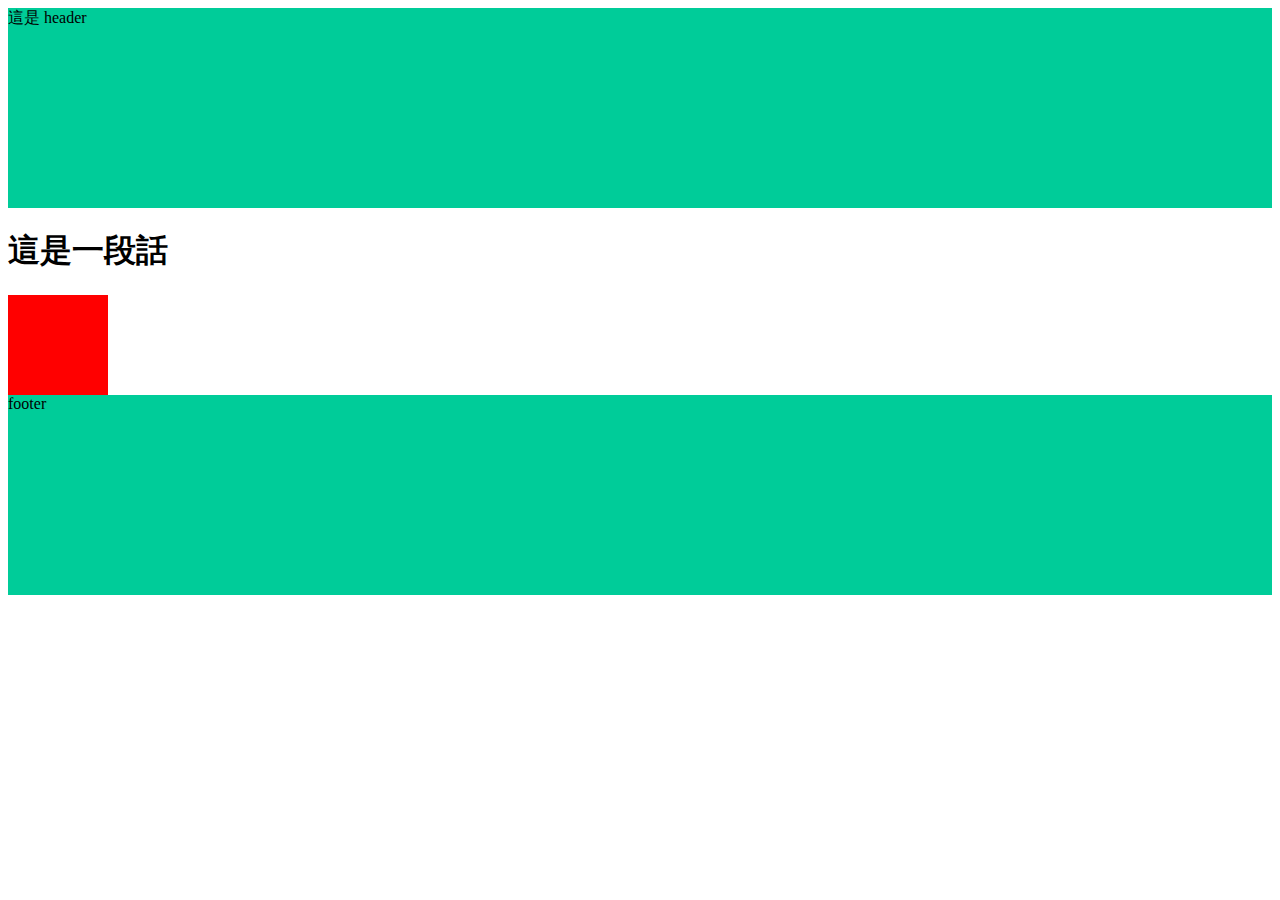
==== index.html @ 7e2b81a7 "Update 2022-07-16T07:25:06.072Z" ====
<!DOCTYPE html>
<html lang="en">

<head>
  <meta charset="UTF-8">
  <meta name="viewport" content="width=device-width, initial-scale=1.0">
  <meta http-equiv="X-UA-Compatible" content="ie=edge">
  <title>首頁</title>
  <link rel="stylesheet" href="./assets/style/all.css">
</head>

<body>
  <header class="header">
    這是 header
  </header>

  
<h1>
  這是一段話
</h1>

<div class="box"></div>

  <footer class="footer">
    footer
  </footer>
  <script src="./assets/js/vendors.js"></script>
  <script src="./assets/js/all.js"></script>
</body>

</html>
---- assets/style/all.css ----
.header {
  height: 200px;
  background-color: #00cc99; }

.footer {
  height: 200px;
  background-color: #00cc99; }

.box {
  width: 100px;
  height: 100px;
  background-color: red;
  display: -webkit-box;
  display: -ms-flexbox;
  display: flex;
  -webkit-transition: all 0.5s;
  -o-transition: all 0.5s;
  transition: all 0.5s; }
  .box:hover {
    width: 200px;
    background-color: #00cc99; }

/*# sourceMappingURL=all.css.map */
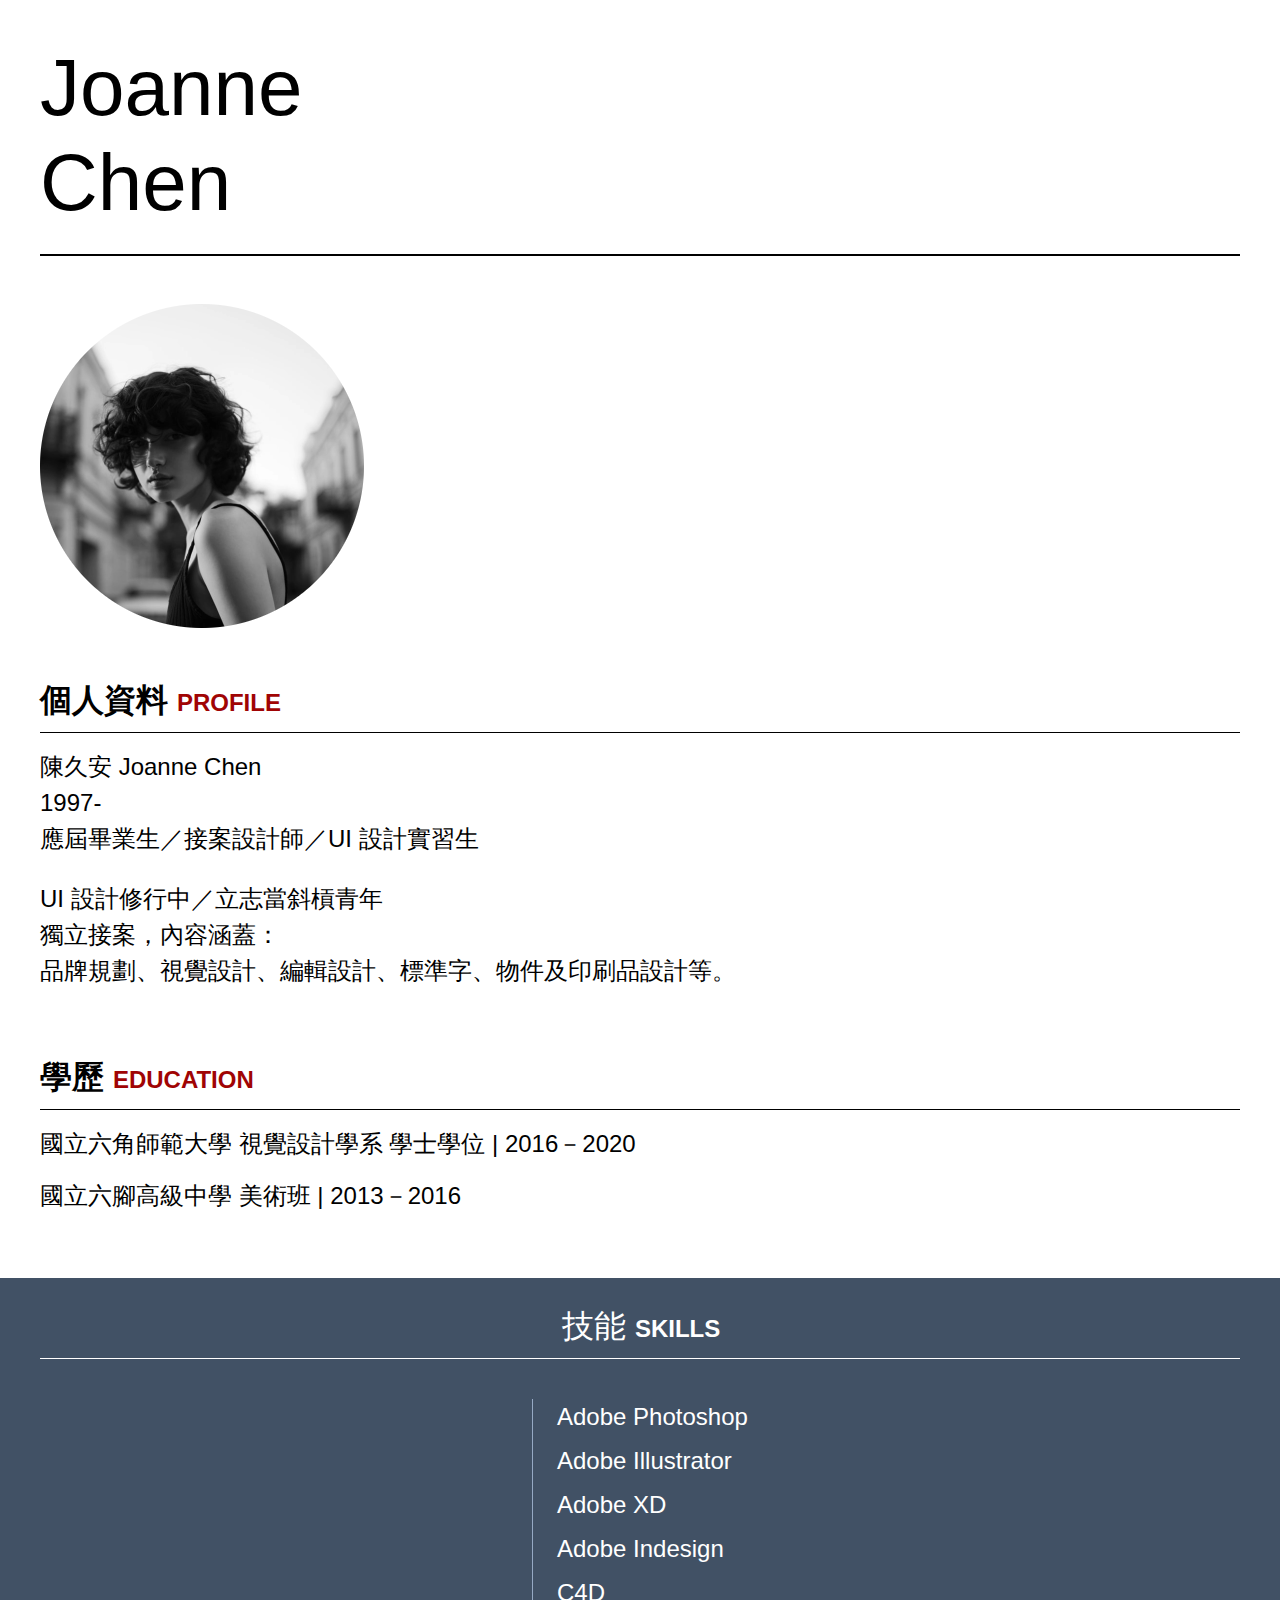
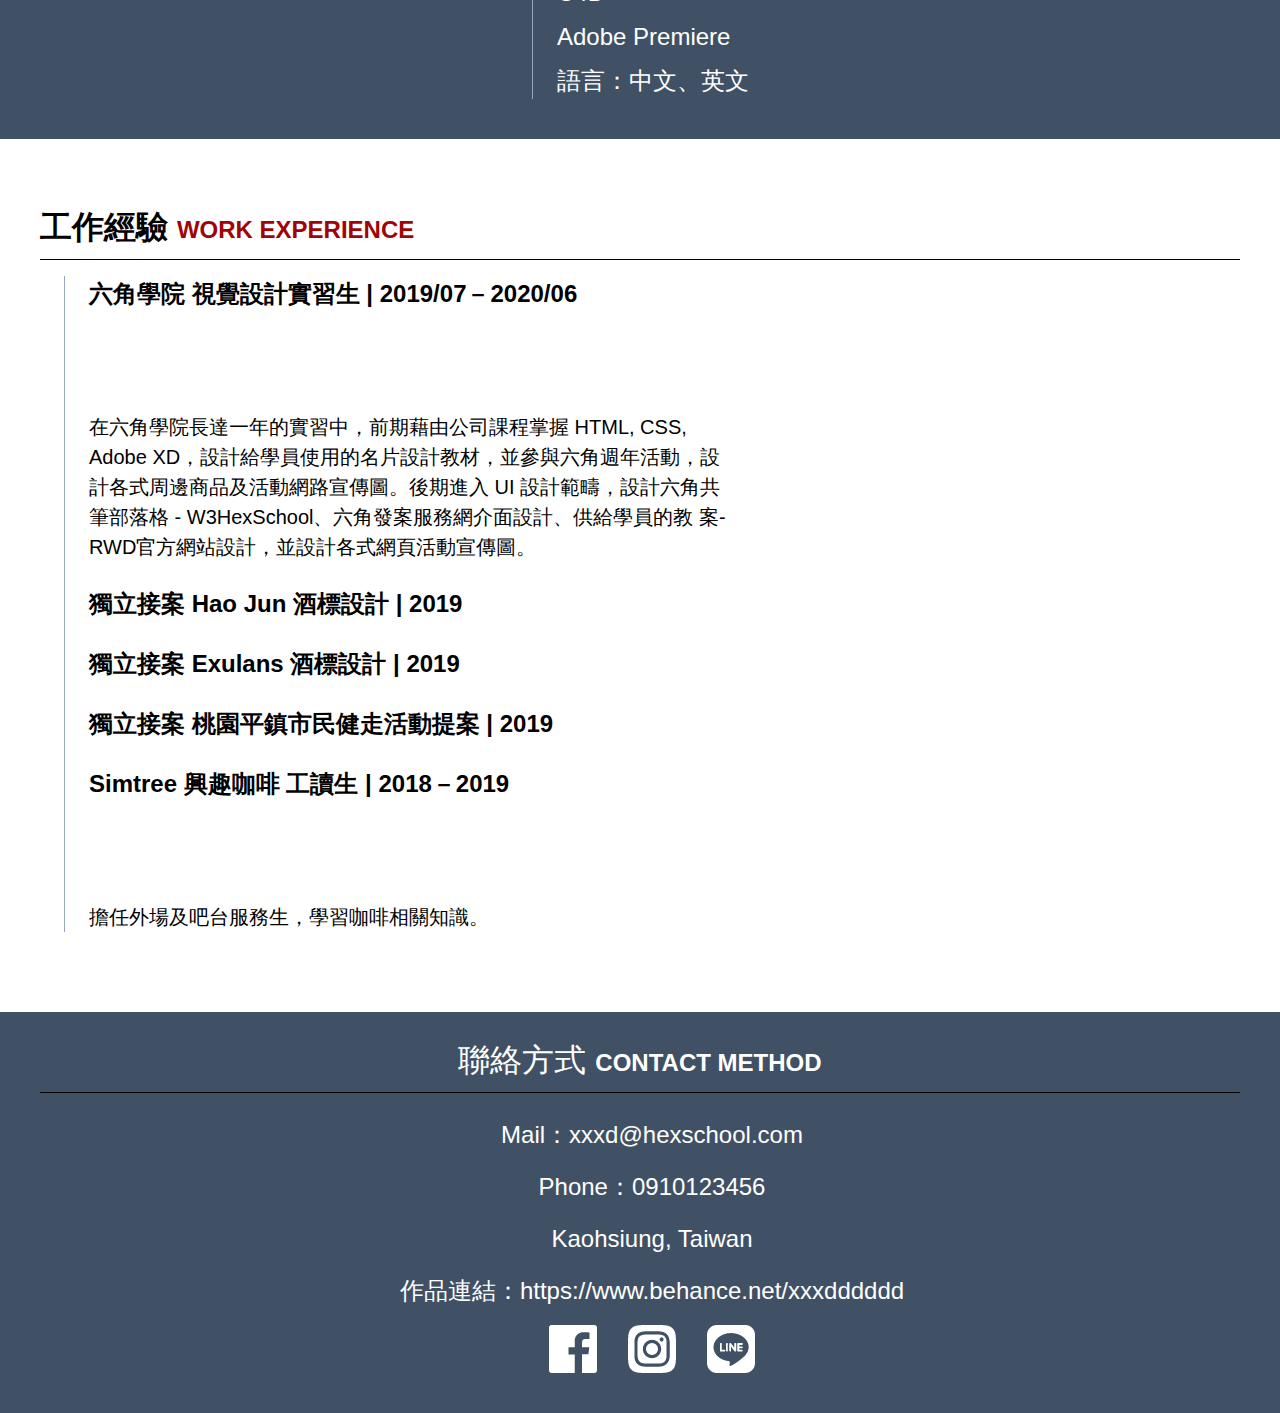
==== commit d5cfe6aa: "Update 2022-07-28T07:00:48.724Z" ====
--- a/index.html
+++ b/index.html
@@ -1,31 +1,113 @@
 <!DOCTYPE html>
 <html lang="en">
-
 <head>
-  <meta charset="UTF-8">
-  <meta name="viewport" content="width=device-width, initial-scale=1.0">
-  <meta http-equiv="X-UA-Compatible" content="ie=edge">
-  <title>首頁</title>
-  <link rel="stylesheet" href="./assets/style/all.css">
+    <meta charset="UTF-8">
+    <meta http-equiv="X-UA-Compatible" content="IE=edge">
+    <meta name="viewport" content="width=device-width, initial-scale=1.0">
+    <title>Document</title>
+    <link href="./assets/style/index.css" rel="stylesheet" type="text/css">
 </head>
-
 <body>
-  <header class="header">
-    這是 header
-  </header>
-
-  
-<h1>
-  這是一段話
-</h1>
-
-<div class="box"></div>
-
-  <footer class="footer">
-    footer
-  </footer>
-  <script src="./assets/js/vendors.js"></script>
-  <script src="./assets/js/all.js"></script>
+    <div class="container">
+        <h1 class="mainFont">Joanne<br/> Chen</h1>
+    </div>
+    <div class="container photo">
+        <img src="./assets/images/photo-1536180931879-fd2d652efddc.png" alt="">
+    </div> 
+     <div class="container profile">
+        <div class="titleMargin">
+            <h2 class="subFont">個人資料 <span>PROFILE</span> </h2>
+        </div>
+        <div class="contentBorder" > 
+            <ul id="name">
+                <li>陳久安 Joanne Chen</li>
+                <li>1997-</li>
+                <li>應屆畢業生／接案設計師／UI 設計實習生</li>
+            </ul>
+            <ul id="background">
+                <li>UI 設計修行中／立志當斜槓青年</li>
+                <li>獨立接案，內容涵蓋：</li>
+                <li>品牌規劃、視覺設計、編輯設計、標準字、物件及印刷品設計等。</li>
+            </ul>
+        </div>
+    </div> 
+     <div class="container education">
+        <div class="titleMargin">
+            <h2 class="subFont">學歷 <span>EDUCATION</span></h2>
+        </div>
+        <div class="contentBorder">
+            <ul>
+                <li>國立六角師範大學 視覺設計學系 學士學位 | 2016－2020</li>
+                <li>國立六腳高級中學 美術班 | 2013－2016</li>
+            </ul>
+        </div>
+    </div>
+   <div class="skill"> 
+        <div class="container">
+            <div class="subTitle">
+                技能 <span>SKILLS</span>
+            </div>
+            <div class="contentBorder">
+                <div class="itemSet">
+                    <ul>
+                        <li>Adobe Photoshop</li>
+                        <li class="li-m0">Adobe Illustrator</li>
+                        <li class="li-m0">Adobe XD</li>
+                        <li class="li-m0">Adobe Indesign</li>
+                        <li class="li-m0">C4D</li>
+                        <li class="li-m0">Adobe Premiere</li>
+                        <li class="li-m0">語言：中文、英文</li>
+                    </ul>
+                </div>
+                
+            </div>
+        </div>
+    </div>
+      <div class="container workExp">
+        <div class="titleMargin">
+            <h2 class="subFont">工作經驗 <span>WORK EXPERIENCE</span></h2>
+        </div>
+        <div class="contentBorder">
+            <div class="itemSet">
+                <ul>
+                    <li>六角學院 視覺設計實習生 | 2019/07－2020/06</li>
+                    <div class="logo"></div>
+                    <div class="info">
+                        在六角學院長達一年的實習中，前期藉由公司課程掌握 HTML, CSS, Adobe XD，設計給學員使用的名片設計教材，並參與六角週年活動，設計各式周邊商品及活動網路宣傳圖。後期進入 UI 設計範疇，設計六角共筆部落格 - W3HexSchool、六角發案服務網介面設計、供給學員的教 案- RWD官方網站設計，並設計各式網頁活動宣傳圖。
+                    </div>
+                    <li class="li-m3">獨立接案 Hao Jun 酒標設計 | 2019</li>
+                    <li class="li-m3">獨立接案 Exulans 酒標設計 | 2019</li>
+                    <li class="li-m3">獨立接案 桃園平鎮市民健走活動提案 | 2019</li>
+                    <li class="li-m3">Simtree 興趣咖啡 工讀生 | 2018－2019</li>
+                    <div class="logo2"></div>
+                    <div class="info">
+                        擔任外場及吧台服務生，學習咖啡相關知識。
+                    </div>
+                </ul>
+            </div>
+        </div>
+    </div>
+   <div class="contact">
+        <div class="container">
+            <div class="subTitle">
+                聯絡方式 <span>CONTACT METHOD</span>
+            </div>
+            <div class="contentBorder">
+                <div class="itemSet">
+                    <ul>
+                        <li>Mail：xxxd@hexschool.com</li>
+                        <li class="li-m2">Phone：0910123456</li>
+                        <li class="li-m2">Kaohsiung, Taiwan</li>
+                        <li class="li-m2">作品連結：https://www.behance.net/xxxdddddd</li>
+                        <li class="li-m2">
+                            <img src="./assets/images/facebook.png" alt="" />
+                            <img class="img-m3" src="./assets/images/instagram-alt.png" alt="" />
+                            <img class="img-m3" src="./assets/images/line.png" alt="" />
+                        </li>
+                    </ul>
+                </div>
+            </div>
+        </div>
+    </div>
 </body>
-
-</html>
+</html>--- a/assets/style/index.css
+++ b/assets/style/index.css
@@ -0,0 +1,207 @@
+html, body, div, span, applet, object, iframe,
+h1, h2, h3, h4, h5, h6, p, blockquote, pre,
+a, abbr, acronym, address, big, cite, code,
+del, dfn, em, img, ins, kbd, q, s, samp,
+small, strike, strong, sub, sup, tt, var,
+b, u, i, center,
+dl, dt, dd, ol, ul, li,
+fieldset, form, label, legend,
+table, caption, tbody, tfoot, thead, tr, th, td,
+article, aside, canvas, details, embed,
+figure, figcaption, footer, header, hgroup,
+menu, nav, output, ruby, section, summary,
+time, mark, audio, video {
+  margin: 0;
+  padding: 0;
+  border: 0;
+  font-size: 100%;
+  font: inherit;
+  vertical-align: baseline; }
+
+/* HTML5 display-role reset for older browsers */
+article, aside, details, figcaption, figure,
+footer, header, hgroup, menu, nav, section {
+  display: block; }
+
+body {
+  line-height: 1; }
+
+ol, ul {
+  list-style: none; }
+
+blockquote, q {
+  quotes: none; }
+
+blockquote:before, blockquote:after,
+q:before, q:after {
+  content: '';
+  content: none; }
+
+table {
+  border-collapse: collapse;
+  border-spacing: 0; }
+
+*, *::before, *::after {
+  -webkit-box-sizing: border-box;
+          box-sizing: border-box; }
+
+body {
+  font-family: -apple-system, BlinkMacSystemFont, "Segoe UI", "Microsoft JhengHei", Roboto, "Helvetica Neue", Arial, sans-serif; }
+
+.mainFont {
+  font-size: 80px;
+  line-height: 95px;
+  margin-top: 40px;
+  margin-bottom: 24px; }
+
+.subFont {
+  font-size: 32px;
+  line-height: 48px;
+  font-weight: bold;
+  display: inline-block; }
+
+.engSubFont {
+  color: #A00404;
+  font-size: 24px;
+  line-height: 36px;
+  font-weight: bold; }
+
+.container {
+  margin: 0 auto;
+  width: 1200px; }
+
+.photo {
+  border-top: 2px solid #000; }
+  .photo img {
+    width: 324px;
+    height: 324px;
+    vertical-align: middle;
+    margin: 48px 0px; }
+
+.titleMargin {
+  margin-bottom: 8px; }
+
+.contentBorder {
+  border-top: 1px solid #000; }
+
+.profile {
+  margin-bottom: 64px; }
+  .profile span {
+    color: #A00404;
+    font-size: 24px;
+    line-height: 36px;
+    font-weight: bold; }
+  .profile #name {
+    margin-top: 16px;
+    margin-bottom: 24px; }
+  .profile li {
+    line-height: 36px;
+    font-size: 24px; }
+
+.education {
+  margin-bottom: 64px; }
+  .education span {
+    color: #A00404;
+    font-size: 24px;
+    line-height: 36px;
+    font-weight: bold; }
+  .education li {
+    margin-top: 16px;
+    line-height: 36px;
+    font-size: 24px; }
+
+.skill {
+  background-color: #415165;
+  color: white;
+  text-align: left;
+  margin-bottom: 64px; }
+  .skill .contentBorder {
+    border-top: 1px solid #fff; }
+  .skill .subTitle {
+    padding-top: 24px;
+    padding-bottom: 8px;
+    line-height: 48px;
+    font-size: 32px;
+    padding-left: 522px; }
+  .skill span {
+    font-size: 24px;
+    line-height: 36px;
+    font-weight: bold; }
+  .skill .itemSet {
+    padding-top: 40px;
+    padding-bottom: 40px;
+    padding-left: 492px; }
+  .skill ul {
+    border-left: 1px solid #96A9C4; }
+  .skill li {
+    line-height: 36px;
+    font-size: 24px;
+    margin-left: 24px; }
+  .skill .li-m0 {
+    margin-top: 8px; }
+
+.workExp {
+  margin-bottom: 80px; }
+  .workExp span {
+    color: #A00404;
+    font-size: 24px;
+    line-height: 36px;
+    font-weight: bold; }
+  .workExp .itemSet {
+    margin-left: 24px;
+    margin-top: 16px; }
+  .workExp ul {
+    border-left: 1px solid #96A9C4; }
+  .workExp li {
+    margin-left: 24px;
+    line-height: 36px;
+    font-size: 24px;
+    font-weight: bold; }
+  .workExp .li-m3 {
+    margin-top: 24px; }
+  .workExp .logo {
+    background: url("../assets/Group6.png");
+    width: 100px;
+    height: 100px;
+    margin-left: 24px; }
+  .workExp .logo2 {
+    background: url("../assets/Group7.png");
+    width: 100px;
+    height: 100px;
+    margin-left: 24px; }
+  .workExp .info {
+    margin-left: 24px;
+    width: 642px;
+    font-size: 20px;
+    line-height: 30px; }
+
+.contact {
+  background-color: #415165;
+  color: white;
+  text-align: center; }
+  .contact .subTitle {
+    padding-top: 24px;
+    padding-bottom: 8px;
+    line-height: 48px;
+    font-size: 32px; }
+  .contact span {
+    font-size: 24px;
+    line-height: 36px;
+    font-weight: bold; }
+  .contact ul {
+    padding-bottom: 40px;
+    padding-top: 24px; }
+  .contact li {
+    line-height: 36px;
+    font-size: 24px;
+    margin-left: 24px; }
+  .contact .li-m2 {
+    margin-top: 16px; }
+  .contact img {
+    vertical-align: middle;
+    height: 48px;
+    width: 48px; }
+  .contact .img-m3 {
+    margin-left: 24px; }
+
+/*# sourceMappingURL=index.css.map */
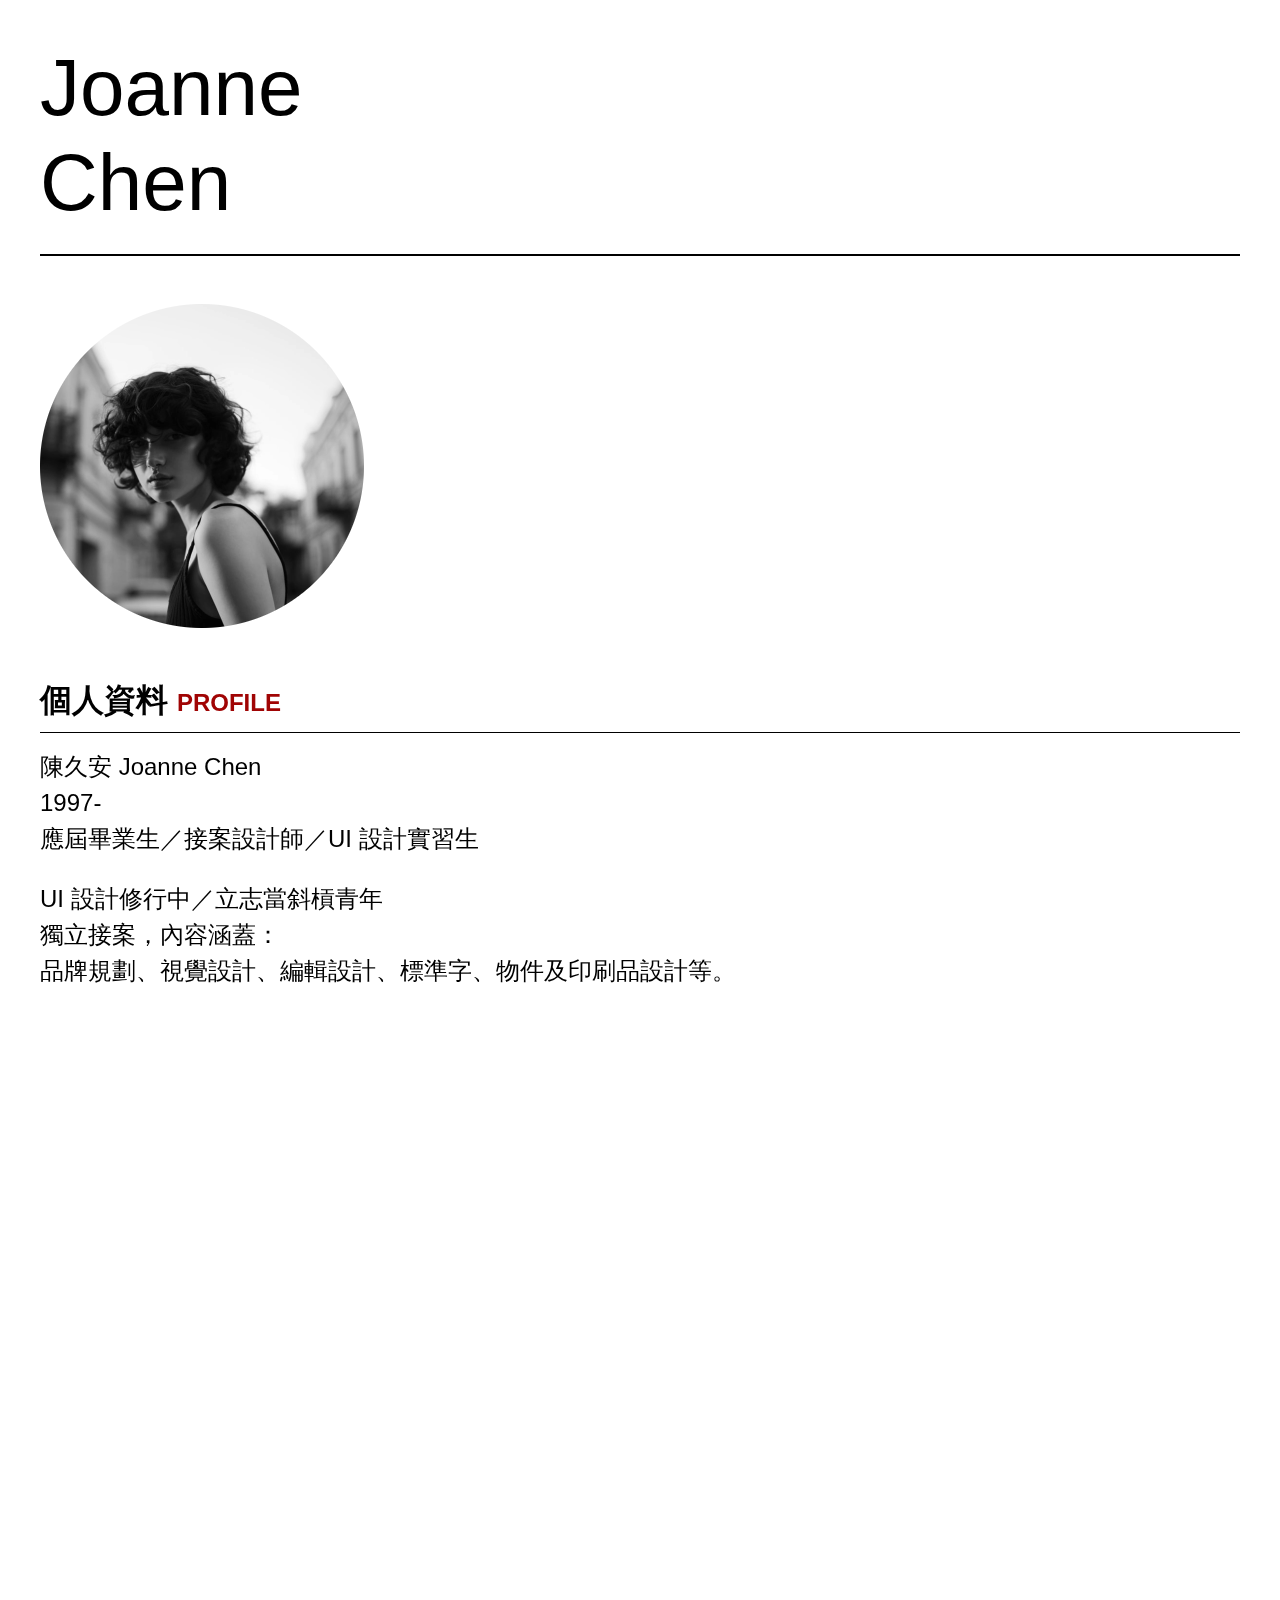
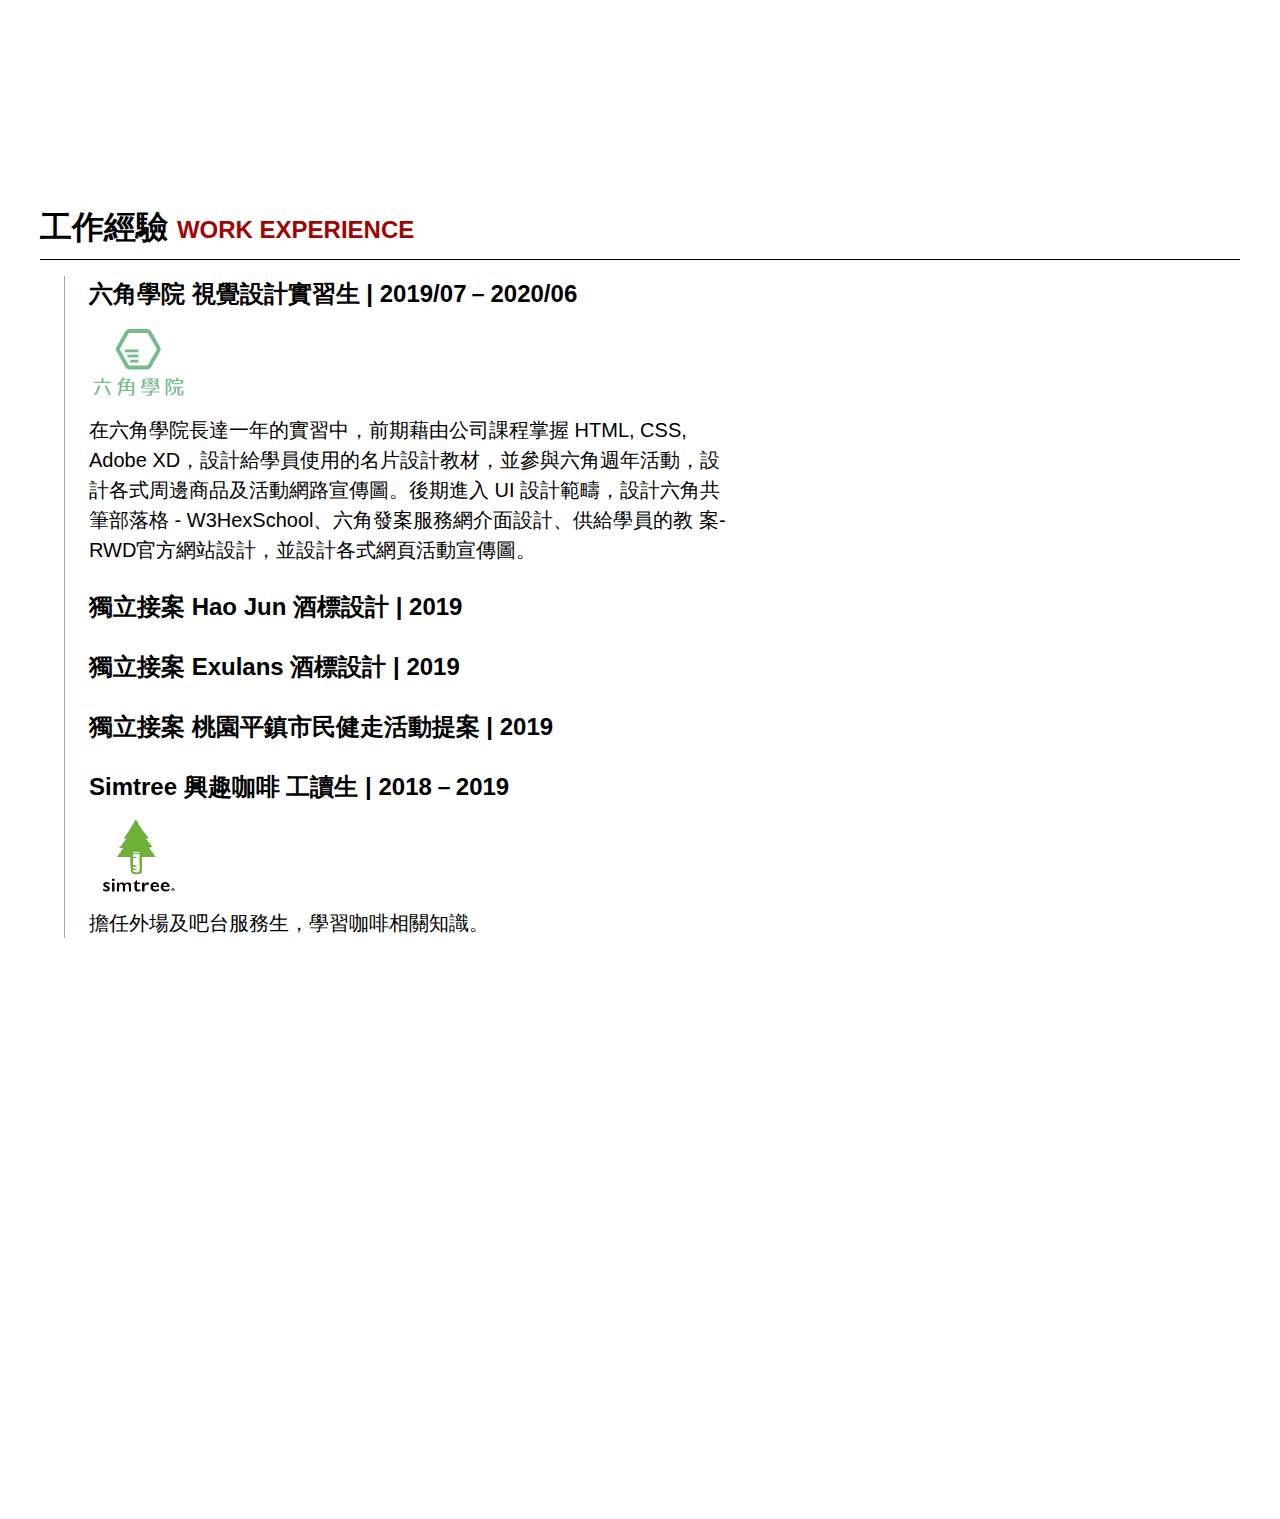
==== commit a8f60529: "Update 2022-09-05T02:29:59.529Z" ====
--- a/index.html
+++ b/index.html
@@ -8,30 +8,30 @@
     <link href="./assets/style/index.css" rel="stylesheet" type="text/css">
 </head>
 <body>
-    <div class="container">
+    <div class="container" data-aos="fade-left" data-aos-easing="ease-in-out">
         <h1 class="mainFont">Joanne<br/> Chen</h1>
     </div>
     <div class="container photo">
-        <img src="./assets/images/photo-1536180931879-fd2d652efddc.png" alt="">
+        <img src="./assets/images/photo-1536180931879-fd2d652efddc.png" alt="self-avatar">
     </div> 
-     <div class="container profile">
+     <div class="container profile" data-aos="fade-up" data-aos-easing="ease-in-out">
         <div class="titleMargin">
             <h2 class="subFont">個人資料 <span>PROFILE</span> </h2>
         </div>
         <div class="contentBorder" > 
-            <ul id="name">
+            <ul class="name">
                 <li>陳久安 Joanne Chen</li>
                 <li>1997-</li>
                 <li>應屆畢業生／接案設計師／UI 設計實習生</li>
             </ul>
-            <ul id="background">
+            <ul class="background">
                 <li>UI 設計修行中／立志當斜槓青年</li>
-                <li>獨立接案，內容涵蓋：</li>
-                <li>品牌規劃、視覺設計、編輯設計、標準字、物件及印刷品設計等。</li>
+                <li>獨立接案，內容涵蓋：<br />
+                品牌規劃、視覺設計、編輯設計、標準字、物件及印刷品設計等。</li>
             </ul>
         </div>
     </div> 
-     <div class="container education">
+     <div class="container education" data-aos="fade-up" data-aos-easing="ease-in-out">
         <div class="titleMargin">
             <h2 class="subFont">學歷 <span>EDUCATION</span></h2>
         </div>
@@ -42,7 +42,7 @@
             </ul>
         </div>
     </div>
-   <div class="skill"> 
+   <div class="skill" data-aos="fade-up" data-aos-easing="ease-in-out"> 
         <div class="container">
             <div class="subTitle">
                 技能 <span>SKILLS</span>
@@ -59,7 +59,6 @@
                         <li class="li-m0">語言：中文、英文</li>
                     </ul>
                 </div>
-                
             </div>
         </div>
     </div>
@@ -70,24 +69,24 @@
         <div class="contentBorder">
             <div class="itemSet">
                 <ul>
-                    <li>六角學院 視覺設計實習生 | 2019/07－2020/06</li>
-                    <div class="logo"></div>
-                    <div class="info">
+                    <li><h3 class="h3">六角學院 視覺設計實習生 | 2019/07－2020/06</h3></li>
+                    <img class="logo" src="./assets/images/Group6.png" alt="hex-logo">
+                    <p class="info">
                         在六角學院長達一年的實習中，前期藉由公司課程掌握 HTML, CSS, Adobe XD，設計給學員使用的名片設計教材，並參與六角週年活動，設計各式周邊商品及活動網路宣傳圖。後期進入 UI 設計範疇，設計六角共筆部落格 - W3HexSchool、六角發案服務網介面設計、供給學員的教 案- RWD官方網站設計，並設計各式網頁活動宣傳圖。
-                    </div>
-                    <li class="li-m3">獨立接案 Hao Jun 酒標設計 | 2019</li>
-                    <li class="li-m3">獨立接案 Exulans 酒標設計 | 2019</li>
-                    <li class="li-m3">獨立接案 桃園平鎮市民健走活動提案 | 2019</li>
-                    <li class="li-m3">Simtree 興趣咖啡 工讀生 | 2018－2019</li>
-                    <div class="logo2"></div>
-                    <div class="info">
+                    </p>
+                    <li class="li-m3"><h3 class="h3">獨立接案 Hao Jun 酒標設計 | 2019</h3></li>
+                    <li class="li-m3"><h3 class="h3">獨立接案 Exulans 酒標設計 | 2019</h3></li>
+                    <li class="li-m3"><h3 class="h3">獨立接案 桃園平鎮市民健走活動提案 | 2019</h3></li>
+                    <li class="li-m3"><h3 class="h3">Simtree 興趣咖啡 工讀生 | 2018－2019</h3></li>
+                    <img class="logo" src="./assets/images/Group7.png" alt="hex-logo">
+                    <p class="info">
                         擔任外場及吧台服務生，學習咖啡相關知識。
-                    </div>
+                    </p>
                 </ul>
             </div>
         </div>
     </div>
-   <div class="contact">
+   <div class="contact" data-aos="fade-up" data-aos-easing="ease-in-out">
         <div class="container">
             <div class="subTitle">
                 聯絡方式 <span>CONTACT METHOD</span>
@@ -95,19 +94,42 @@
             <div class="contentBorder">
                 <div class="itemSet">
                     <ul>
-                        <li>Mail：xxxd@hexschool.com</li>
-                        <li class="li-m2">Phone：0910123456</li>
+                        <li>Mail：<a href="mailto:xxxd@hexschool.com">xxxd@hexschool.com</a></li>
+                        <li class="li-m2">Phone：<a href="tel:+886-910123456">0910123456</a></li>
                         <li class="li-m2">Kaohsiung, Taiwan</li>
-                        <li class="li-m2">作品連結：https://www.behance.net/xxxdddddd</li>
+                        <li class="li-m2">作品連結：<a href="https://www.behance.net/xxxdddddd">https://www.behance.net/xxxdddddd</a></li>
                         <li class="li-m2">
-                            <img src="./assets/images/facebook.png" alt="" />
-                            <img class="img-m3" src="./assets/images/instagram-alt.png" alt="" />
-                            <img class="img-m3" src="./assets/images/line.png" alt="" />
+                            <img src="./assets/images/facebook.png" alt="fb icon" />
+                            <img class="img-m3" src="./assets/images/instagram-alt.png" alt="ig icon" />
+                            <img class="img-m3" src="./assets/images/line.png" alt="line icon" />
                         </li>
                     </ul>
                 </div>
             </div>
         </div>
     </div>
+    <link href="https://unpkg.com/aos@2.3.1/dist/aos.css" rel="stylesheet">
+    <script src="https://unpkg.com/aos@2.3.1/dist/aos.js"></script>
+    <script>
+    AOS.init({
+        // Global settings:
+        disable: false, // accepts following values: 'phone', 'tablet', 'mobile', boolean, expression or function
+        startEvent: 'DOMContentLoaded', // name of the event dispatched on the document, that AOS should initialize on
+        initClassName: 'aos-init', // class applied after initialization
+        animatedClassName: 'aos-animate', // class applied on animation
+        useClassNames: false, // if true, will add content of `data-aos` as classes on scroll
+        disableMutationObserver: false, // disables automatic mutations' detections (advanced)
+        debounceDelay: 50, // the delay on debounce used while resizing window (advanced)
+        throttleDelay: 99, // the delay on throttle used while scrolling the page (advanced)
+        // Settings that can be overridden on per-element basis, by `data-aos-*` attributes:
+        offset: 80, // offset (in px) from the original trigger point
+        delay: 50, // values from 0 to 3000, with step 50ms
+        duration: 400, // values from 0 to 3000, with step 50ms
+        easing: 'ease', // default easing for AOS animations
+        once: false, // whether animation should happen only once - while scrolling down
+        mirror: false, // whether elements should animate out while scrolling past them
+        anchorPlacement: 'top-bottom', // defines which position of the element regarding to window should trigger the animation
+    });
+    </script>
 </body>
 </html>--- a/assets/style/index.css
+++ b/assets/style/index.css
@@ -91,7 +91,7 @@
     font-size: 24px;
     line-height: 36px;
     font-weight: bold; }
-  .profile #name {
+  .profile .name {
     margin-top: 16px;
     margin-bottom: 24px; }
   .profile li {
